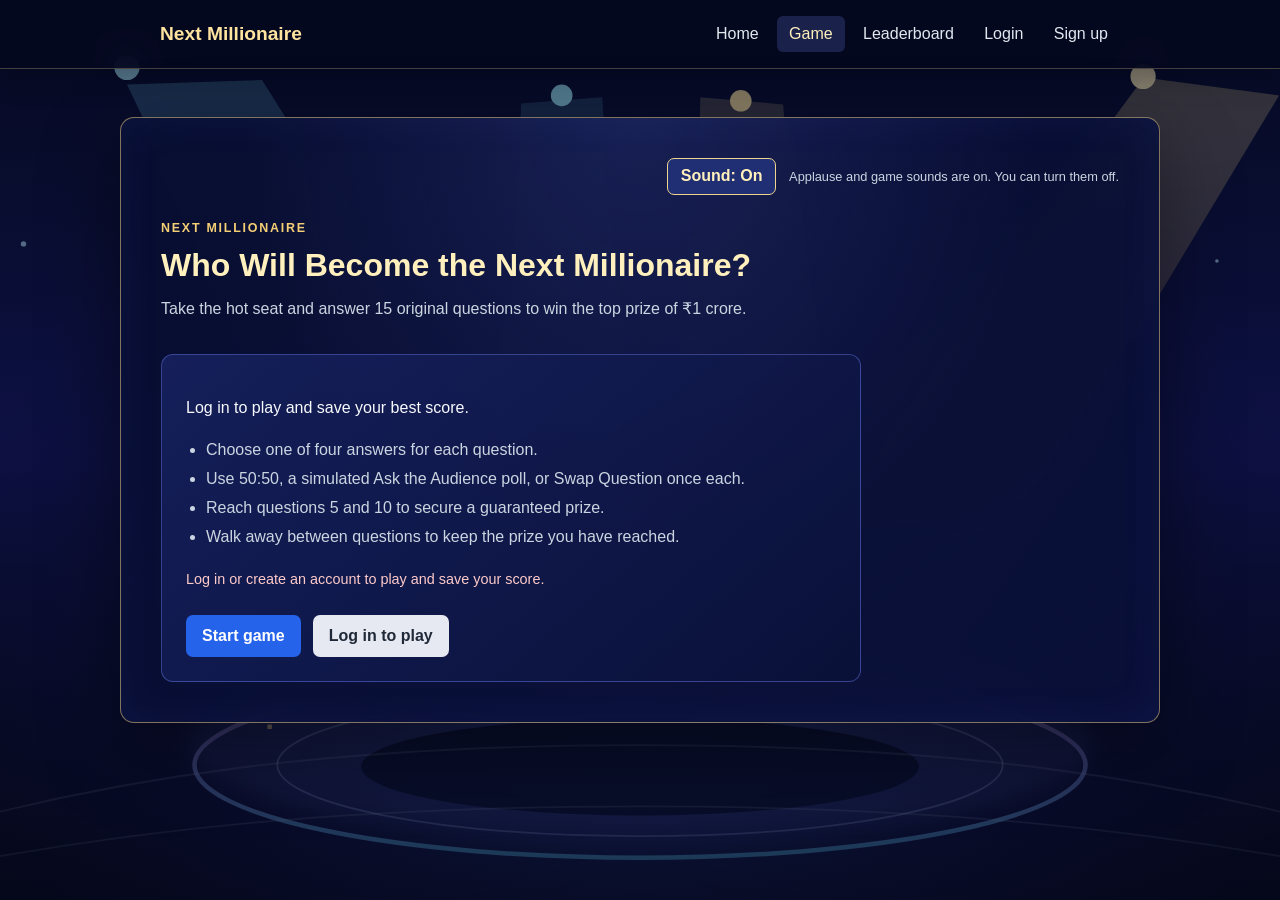
==== html/game.html @ 62dad1a6 "Add Next Millionaire game source Co-authored-by: Copilot <223556219+Copilot@users.noreply.github.com" ====
<!DOCTYPE html>
<html lang="en">
<head>
	<meta charset="UTF-8">
	<meta name="viewport" content="width=device-width, initial-scale=1">
	<title>Who Will Become the Next Millionaire? | Next Millionaire</title>
	<!-- The quiz uses shared components plus game-specific studio colours. -->
	<link rel="stylesheet" href="../css/styles.css">
</head>
<body class="quiz-show-page">
	<!-- Shared navigation is styled for the dark studio background by quiz-show-page. -->
	<header class="site-header">
		<a class="site-name" href="../index.html">Next Millionaire</a>
		<nav aria-label="Main navigation">
			<a href="../index.html">Home</a>
			<a href="game.html" aria-current="page">Game</a>
			<a href="leaderboard.html">Leaderboard</a>
			<a href="login.html" data-auth-link>Login</a>
			<a href="signup.html" data-auth-link>Sign up</a>
			<a href="#" data-logout hidden>Log out</a>
		</nav>
	</header>
	<main class="game-main">
		<section class="card game-card">
			<!-- Web Audio is silent until a user gesture; this button lets players control it. -->
			<div class="sound-control">
				<button id="sound-toggle" type="button" aria-pressed="true">Sound: On</button>
				<span id="sound-status" role="status" aria-live="polite">
					Applause and game sounds are on. You can turn them off.
				</span>
			</div>
			<div class="game-heading">
				<p class="eyebrow">NEXT MILLIONAIRE</p>
				<h1>Who Will Become the Next Millionaire?</h1>
				<p class="intro">
					Take the hot seat and answer 15 original questions to win the top prize of ₹1 crore.
				</p>
			</div>

			<!-- The intro panel is replaced by the quiz panel when Start game is selected. -->
			<div id="game-intro" class="game-intro">
				<p id="welcome-player">Log in to play and save your best score.</p>
				<ul class="game-rules">
					<li>Choose one of four answers for each question.</li>
					<li>Use 50:50, a simulated Ask the Audience poll, or Swap Question once each.</li>
					<li>Reach questions 5 and 10 to secure a guaranteed prize.</li>
					<li>Walk away between questions to keep the prize you have reached.</li>
				</ul>
				<p
					id="player-message"
					class="form-message is-error"
					role="status"
					aria-live="polite"
					hidden
				></p>
				<div class="actions">
					<button id="start-game" type="button">Start game</button>
					<button
						id="login-to-play"
						class="button button-secondary"
						type="button"
						hidden
					>
						Log in to play
					</button>
				</div>
			</div>

			<!-- game.js fills the question, answer choices, lifelines, rank, and prize ladder. -->
			<div id="quiz-panel" class="quiz-layout" hidden>
				<div class="quiz-main">
					<div class="quiz-topline">
						<p id="question-progress" class="quiz-badge">Question 1 of 15</p>
						<p id="current-prize" class="quiz-badge">Top prize: ₹1,000</p>
					</div>
					<p class="player-greeting">
						Contestant: <strong id="player-name"></strong>
					</p>
					<h2 id="question-text" class="question-text"></h2>
					<div id="answer-options" class="answer-options"></div>
					<p
						id="game-message"
						class="game-message"
						role="status"
						aria-live="polite"
					></p>
					<div class="lifeline-area">
						<h3>Use a lifeline</h3>
						<div class="lifeline-buttons">
							<button
								type="button"
								class="lifeline-button"
								data-lifeline="fifty-fifty"
							>
								50:50
							</button>
							<button
								type="button"
								class="lifeline-button"
								data-lifeline="audience"
							>
								Ask the Audience
							</button>
							<button
								type="button"
								class="lifeline-button"
								data-lifeline="swap"
							>
								Swap Question
							</button>
						</div>
						<p
							id="lifeline-message"
							class="lifeline-message"
							role="status"
							aria-live="polite"
						></p>
					</div>
					<button id="quit-game" type="button" class="quit-button">
						Walk away with my prize
					</button>
				</div>
				<aside class="ladder-panel" aria-label="Prize ladder">
					<section class="rank-widget" aria-labelledby="game-ranking-title">
						<h2 id="game-ranking-title">Player rankings</h2>
						<p class="ladder-legend">Other accounts saved in this browser.</p>
						<p id="game-rank-status" class="rank-status" aria-live="polite">
							Finding your rank…
						</p>
						<ol id="game-ranking-list" class="mini-ranking"></ol>
						<a class="ranking-link" href="leaderboard.html">See full rankings</a>
					</section>
					<section class="prize-widget" aria-labelledby="prize-ladder-title">
						<h2 id="prize-ladder-title">Prize ladder</h2>
						<p class="ladder-legend">Gold marks a guaranteed prize.</p>
						<ol id="prize-ladder" class="prize-ladder"></ol>
					</section>
				</aside>
			</div>

			<!-- The result panel appears after a wrong answer, walk-away, or full win. -->
			<div id="game-result" class="game-result" hidden>
				<p class="eyebrow">FINAL RESULT</p>
				<h2 id="result-title"></h2>
				<p id="result-details"></p>
				<p id="final-rank" class="rank-status" aria-live="polite"></p>
				<p
					id="result-save-message"
					class="form-message"
					role="status"
					aria-live="polite"
				></p>
				<div class="actions">
					<button id="restart-game" type="button">Play again</button>
					<a id="leaderboard-link" class="button button-secondary" href="leaderboard.html">View leaderboard</a>
				</div>
			</div>
		</section>
	</main>
	<!-- app.js provides account/score helpers before the question bank and game controller load. -->
	<script src="../js/app.js"></script>
	<!-- Questions are data, sound.js supplies original effects, and game.js runs the quiz. -->
	<script src="../js/questions.js"></script>
	<script src="../js/sound.js"></script>
	<script src="../js/game.js"></script>
</body>
</html>
---- css/styles.css ----
/* ==========================================================================
   Global defaults and shared page foundation
   ========================================================================== */
/* Base page defaults make layouts predictable across browsers and screen sizes. */
* {
	box-sizing: border-box;
}

/* Shared pages use the original studio artwork with a dark overlay for contrast. */
body {
	margin: 0;
	min-height: 100vh;
	background-color: #080b25;
	background-image:
		linear-gradient(180deg, rgb(6 8 32 / 13%), rgb(8 11 37 / 30%)),
		url("../images/site-background.svg");
	background-attachment: fixed;
	background-position: center;
	background-size: cover;
	color: #1f2937;
	font-family: Arial, sans-serif;
}

/* ==========================================================================
   Shared navigation and layout
   ========================================================================== */
/* The same header and navigation appear on every page. */
.site-header {
	display: flex;
	align-items: center;
	justify-content: space-between;
	gap: 1rem;
	padding: 1rem max(1.25rem, calc((100% - 960px) / 2));
	border-bottom: 1px solid rgb(255 220 148 / 30%);
	background: rgb(8 11 37 / 78%);
	box-shadow: 0 8px 30px rgb(0 0 0 / 25%);
	backdrop-filter: blur(14px);
}

.site-name {
	color: #ffe49a;
	font-size: 1.2rem;
	font-weight: 700;
	text-decoration: none;
	white-space: nowrap;
}

nav {
	display: flex;
	flex-wrap: wrap;
	gap: 0.4rem;
}

nav a {
	padding: 0.55rem 0.75rem;
	border-radius: 6px;
	color: #e2e8f0;
	text-decoration: none;
}

nav a:hover,
nav a:focus-visible,
nav a[aria-current="page"] {
	background: rgb(118 135 255 / 20%);
	color: #fff0bd;
}

main {
	width: min(100% - 2rem, 720px);
	margin: 3rem auto;
}

/* ==========================================================================
   Shared cards, buttons, and page content
   ========================================================================== */
/* Shared content panels use a bright glass effect over the darker background. */
.card {
	padding: 2rem;
	border-radius: 14px;
	border: 1px solid rgb(255 223 151 / 56%);
	background:
		linear-gradient(145deg, rgb(255 255 255 / 97%), rgb(245 247 255 / 96%));
	box-shadow:
		0 26px 90px rgb(0 0 0 / 38%),
		0 0 52px rgb(143 132 255 / 16%),
		inset 0 1px rgb(255 255 255 / 95%);
	backdrop-filter: blur(16px);
}

.card h1,
.card h2 {
	color: #172554;
}

h1 {
	margin: 0 0 0.75rem;
	font-size: 2rem;
}

p {
	line-height: 1.6;
}

.actions {
	display: flex;
	flex-wrap: wrap;
	gap: 0.75rem;
	margin-top: 1.5rem;
}

.button,
button {
	display: inline-block;
	padding: 0.75rem 1rem;
	border: 0;
	border-radius: 7px;
	background: #2563eb;
	color: #fff;
	font: inherit;
	font-weight: 700;
	text-align: center;
	text-decoration: none;
	cursor: pointer;
}

.button:hover,
button:not(:disabled):hover {
	background: #1d4ed8;
}

.button-secondary {
	background: #e7e9f2;
	color: #1f2937;
}

.button-secondary:hover {
	background: #d1d5db;
}

/* ==========================================================================
   Account forms and shared feedback
   ========================================================================== */
/* Login and registration use the same centred card and accessible form controls. */
.form-card {
	width: min(100%, 440px);
	margin: 0 auto;
	border-top: 3px solid #e1bd69;
}

.intro {
	margin: 0 0 1.5rem;
	color: #6b7280;
}

label {
	display: block;
	margin: 1rem 0 0.4rem;
	font-size: 0.9rem;
	font-weight: 600;
}

input {
	width: 100%;
	padding: 0.75rem;
	border: 1px solid #d1d5db;
	border-radius: 7px;
	font: inherit;
}

input:focus {
	outline: 2px solid #93c5fd;
	border-color: #2563eb;
}

form button {
	width: 100%;
	margin-top: 1.5rem;
}

button:disabled {
	background: #9ca3af;
	cursor: not-allowed;
}

[hidden] {
	display: none !important;
}

.form-message {
	min-height: 1.5em;
	margin: 0.75rem 0 0;
	font-size: 0.9rem;
}

.form-message.is-error {
	color: #b91c1c;
}

.form-message.is-success {
	color: #15803d;
}

/* ==========================================================================
   Leaderboards and player rankings
   ========================================================================== */
/* Ranked rows separate position, display name, and saved prize for quick scanning. */
.leaderboard-list {
	display: grid;
	gap: 0.45rem;
	padding: 0;
	list-style: none;
}

.leaderboard-list li {
	display: grid;
	grid-template-columns: 3.5rem minmax(0, 1fr) auto;
	align-items: center;
	gap: 0.75rem;
	padding: 0.85rem 1rem;
	border: 1px solid #e5e7eb;
	border-radius: 9px;
	background: #f9fafb;
	font-variant-numeric: tabular-nums;
}

.leaderboard-list li.is-current-player {
	border-color: #d6aa4a;
	background: #fffbeb;
	box-shadow: inset 4px 0 #d6aa4a;
}

.leaderboard-rank {
	color: #6b7280;
	font-weight: 800;
}

.leaderboard-player {
	min-width: 0;
	overflow-wrap: anywhere;
	font-weight: 700;
}

.leaderboard-score {
	color: #1d4ed8;
	font-weight: 800;
	white-space: nowrap;
}

.rank-widget {
	padding-bottom: 1rem;
	border-bottom: 1px solid rgb(233 204 128 / 26%);
}

.rank-status {
	margin: 0.6rem 0;
	color: #ffe49a;
	font-size: 0.88rem;
	font-weight: 800;
	line-height: 1.5;
}

.mini-ranking {
	display: grid;
	gap: 0.35rem;
	margin: 0.6rem 0;
	padding: 0;
	list-style: none;
}

.mini-ranking li {
	display: grid;
	grid-template-columns: 2rem minmax(0, 1fr) auto;
	align-items: center;
	gap: 0.3rem;
	padding: 0.4rem 0.45rem;
	border: 1px solid transparent;
	border-radius: 6px;
	color: #dbeafe;
	font-size: 0.75rem;
}

.mini-ranking li.is-current-player {
	border-color: rgb(255 228 154 / 72%);
	background: rgb(233 204 128 / 17%);
	color: #fff0bd;
	font-weight: 800;
}

.mini-ranking-position {
	color: #ffe49a;
	font-weight: 800;
}

.mini-ranking-name {
	overflow: hidden;
	text-overflow: ellipsis;
	white-space: nowrap;
}

.mini-ranking-score {
	font-variant-numeric: tabular-nums;
	white-space: nowrap;
}

.ranking-link {
	display: inline-block;
	margin-top: 0.3rem;
	color: #2563eb;
	font-size: 0.82rem;
	text-decoration: underline;
	text-underline-offset: 3px;
}

.ranking-link:hover {
	color: #1d4ed8;
}

.player-count {
	margin: 0.5rem 0;
	font-weight: 700;
}

.form-links {
	margin-bottom: 0;
	text-align: center;
}

.form-links a {
	color: #2563eb;
	text-decoration: none;
}

.form-links a:hover {
	text-decoration: underline;
}

/* ==========================================================================
   Signed-in home page and player dashboard
   ========================================================================== */
/* Signed-in landing page: hero actions, trophy, and local player statistics. */
.lobby-page main {
	width: min(100% - 2rem, 1120px);
	margin: clamp(1.5rem, 5vw, 4rem) auto;
}

.lobby-hero {
	position: relative;
	display: grid;
	min-height: 390px;
	grid-template-columns: minmax(0, 1.05fr) minmax(280px, 0.95fr);
	align-items: center;
	overflow: hidden;
	padding: clamp(1.5rem, 5vw, 3.5rem);
	border: 1px solid rgb(255 222 151 / 58%);
	border-radius: 22px;
	background:
		radial-gradient(ellipse at 79% 41%, rgb(116 101 255 / 32%), transparent 38%),
		linear-gradient(115deg, rgb(7 12 43 / 98%), rgb(18 26 83 / 95%) 59%, rgb(33 27 94 / 94%));
	box-shadow: 0 28px 90px rgb(0 0 0 / 42%), inset 0 1px rgb(255 255 255 / 12%);
	color: #f8fafc;
}

.lobby-hero::before,
.lobby-hero::after {
	position: absolute;
	z-index: 0;
	border: 1px solid rgb(191 202 255 / 14%);
	border-radius: 50%;
	content: "";
	pointer-events: none;
}

.lobby-hero::before {
	top: -310px;
	right: -80px;
	width: 760px;
	height: 760px;
}

.lobby-hero::after {
	top: -255px;
	right: -25px;
	width: 650px;
	height: 650px;
}

.lobby-copy,
.lobby-art {
	position: relative;
	z-index: 1;
}

.lobby-copy {
	max-width: 610px;
}

.lobby-eyebrow {
	display: flex;
	align-items: center;
	gap: 0.55rem;
	margin: 0 0 1rem;
	color: #ffdf91;
	font-size: 0.75rem;
	font-weight: 800;
	letter-spacing: 0.16em;
}

.status-light {
	width: 0.55rem;
	height: 0.55rem;
	border-radius: 50%;
	background: #70f0ba;
	box-shadow: 0 0 14px rgb(112 240 186 / 80%);
}

.lobby-hero h1 {
	max-width: 590px;
	margin: 0;
	color: #fff;
	font-size: clamp(2.2rem, 5.4vw, 4.35rem);
	letter-spacing: -0.045em;
	line-height: 1.02;
	text-shadow: 0 4px 26px rgb(118 135 255 / 42%);
}

.lobby-description {
	max-width: 500px;
	margin: 1.15rem 0 0;
	color: #d6def8;
	font-size: 1.08rem;
	line-height: 1.7;
}

.lobby-actions {
	margin-top: 1.65rem;
}

.lobby-play-button {
	display: inline-flex;
	align-items: center;
	gap: 0.65rem;
	padding: 0.9rem 1.2rem;
	border: 1px solid #ffe8a8;
	background: linear-gradient(135deg, #f6d474, #dc9c35);
	box-shadow: 0 8px 24px rgb(222 166 65 / 24%);
	color: #241a41;
}

.lobby-play-button:hover,
.lobby-play-button:focus-visible {
	background: linear-gradient(135deg, #ffe9a0, #e9b74d);
	color: #241a41;
	transform: translateY(-1px);
}

.lobby-board-button {
	border: 1px solid rgb(218 226 255 / 32%);
	background: rgb(255 255 255 / 9%);
	color: #f8fafc;
}

.lobby-board-button:hover,
.lobby-board-button:focus-visible {
	background: rgb(255 255 255 / 17%);
	color: #fff;
}

.lobby-note {
	margin: 1.1rem 0 0;
	color: #b7c4e9;
	font-size: 0.82rem;
}

.lobby-note span {
	padding: 0 0.35rem;
	color: #f5ce71;
}

.lobby-art {
	display: grid;
	min-height: 330px;
	place-items: center;
}

.lobby-art::before {
	position: absolute;
	width: min(90%, 360px);
	aspect-ratio: 1;
	border: 1px solid rgb(249 217 133 / 33%);
	border-radius: 50%;
	box-shadow: 0 0 35px rgb(127 124 255 / 25%), inset 0 0 42px rgb(127 124 255 / 16%);
	content: "";
}

.lobby-art img {
	position: relative;
	width: min(100%, 440px);
	filter: drop-shadow(0 24px 30px rgb(0 0 0 / 32%));
	animation: trophy-float 5s ease-in-out infinite;
}

.trophy-caption {
	position: absolute;
	right: 0;
	bottom: 5%;
	display: grid;
	gap: 0.2rem;
	padding: 0.65rem 0.9rem;
	border: 1px solid rgb(255 230 163 / 42%);
	border-radius: 10px;
	background: rgb(8 13 44 / 72%);
	box-shadow: 0 8px 25px rgb(0 0 0 / 24%);
	text-align: right;
	backdrop-filter: blur(8px);
}

.trophy-caption span {
	color: #ffdf91;
	font-size: 0.65rem;
	font-weight: 800;
	letter-spacing: 0.12em;
}

.trophy-caption strong {
	color: #fff;
	font-size: 1rem;
}

.player-dashboard {
	margin-top: 1.25rem;
	padding: clamp(1.2rem, 3.5vw, 2rem);
	border: 1px solid rgb(255 255 255 / 16%);
	border-radius: 18px;
	background: linear-gradient(145deg, rgb(10 15 48 / 94%), rgb(17 23 67 / 91%));
	box-shadow: 0 18px 55px rgb(0 0 0 / 28%);
	color: #f8fafc;
}

.dashboard-heading {
	display: flex;
	align-items: flex-end;
	justify-content: space-between;
	gap: 1rem;
	margin-bottom: 1rem;
}

.dashboard-heading .lobby-eyebrow {
	margin-bottom: 0.35rem;
}

.dashboard-heading h2 {
	margin: 0;
	color: #fff;
	font-size: clamp(1.25rem, 3vw, 1.7rem);
}

.local-ranking-note {
	color: #aeb9dd;
	font-size: 0.78rem;
	text-align: right;
}

.player-stats {
	display: grid;
	grid-template-columns: repeat(3, minmax(0, 1fr));
	gap: 0.8rem;
}

.player-stat {
	display: flex;
	min-height: 86px;
	align-items: center;
	gap: 0.8rem;
	padding: 1rem;
	border: 1px solid rgb(198 206 255 / 17%);
	border-radius: 12px;
	background: linear-gradient(130deg, rgb(255 255 255 / 8%), rgb(255 255 255 / 3%));
}

.stat-icon {
	display: grid;
	width: 2.65rem;
	height: 2.65rem;
	flex: 0 0 2.65rem;
	place-items: center;
	border: 1px solid rgb(255 221 145 / 43%);
	border-radius: 11px;
	background: rgb(255 221 145 / 12%);
	color: #ffe19a;
	font-size: 1.25rem;
	font-weight: 800;
}

.rank-icon {
	border-color: rgb(173 157 255 / 48%);
	background: rgb(173 157 255 / 14%);
	color: #c9bcff;
}

.players-icon {
	border-color: rgb(98 209 255 / 40%);
	background: rgb(98 209 255 / 11%);
	color: #9ce4ff;
}

.player-stat div {
	display: grid;
	min-width: 0;
	gap: 0.25rem;
}

.stat-label {
	color: #b7c4e9;
	font-size: 0.78rem;
}

.player-stat strong {
	overflow: hidden;
	color: #fff;
	font-size: clamp(1rem, 2vw, 1.35rem);
	text-overflow: ellipsis;
	white-space: nowrap;
}

.dashboard-message {
	min-height: 1.5rem;
	margin: 0.9rem 0 0;
	color: #ffdf91;
	font-size: 0.9rem;
}

.lobby-page .form-message.is-error {
	color: #fecaca;
}

@keyframes trophy-float {
	0%, 100% {
		transform: translateY(0);
	}
	50% {
		transform: translateY(-9px);
	}
}

/* ==========================================================================
   Quiz layout, controls, and prize ladder
   ========================================================================== */
/* Quiz layout: answer grid, lifelines, rank panel, and prize ladder. */
.game-main {
	width: min(100% - 2rem, 1040px);
}

.game-card {
	padding: clamp(1.25rem, 4vw, 2.5rem);
}

.game-heading {
	max-width: 700px;
	margin-bottom: 2rem;
}

.game-heading h1 {
	color: #172554;
}

.eyebrow {
	margin: 0 0 0.5rem;
	color: #b7791f;
	font-size: 0.78rem;
	font-weight: 800;
	letter-spacing: 0.14em;
}

.game-intro {
	max-width: 700px;
	padding: 1.5rem;
	border: 1px solid #dbeafe;
	border-radius: 12px;
	background: linear-gradient(135deg, #f8fbff, #eff6ff);
}

.game-rules {
	padding-left: 1.25rem;
	color: #4b5563;
	line-height: 1.8;
}

.quiz-layout {
	display: grid;
	grid-template-columns: minmax(0, 1fr) 245px;
	align-items: start;
	gap: 1.5rem;
}

.quiz-main {
	min-width: 0;
}

.quiz-topline {
	display: flex;
	flex-wrap: wrap;
	justify-content: space-between;
	gap: 0.5rem;
}

.quiz-badge {
	margin: 0;
	padding: 0.45rem 0.7rem;
	border-radius: 999px;
	background: #eff6ff;
	color: #1e3a8a;
	font-size: 0.88rem;
	font-weight: 700;
}

.player-greeting {
	margin: 1rem 0 0.4rem;
	color: #6b7280;
	font-size: 0.9rem;
}

.question-text {
	min-height: 3.2em;
	margin: 0 0 1rem;
	color: #172554;
	font-size: clamp(1.25rem, 3vw, 1.65rem);
	line-height: 1.35;
}

.answer-options {
	display: grid;
	grid-template-columns: repeat(2, minmax(0, 1fr));
	gap: 0.7rem;
}

.answer-option {
	display: flex;
	min-height: 58px;
	align-items: center;
	gap: 0.75rem;
	padding: 0.7rem;
	border: 1px solid #cbd5e1;
	background: #fff;
	color: #1f2937;
	text-align: left;
}

.answer-option:not(:disabled):hover {
	border-color: #2563eb;
	background: #eff6ff;
}

.answer-letter {
	display: grid;
	width: 2rem;
	height: 2rem;
	flex: 0 0 2rem;
	place-items: center;
	border-radius: 50%;
	background: #eff6ff;
	color: #1d4ed8;
}

.answer-text {
	line-height: 1.35;
}

.answer-option.is-correct {
	border-color: #15803d;
	background: #f0fdf4;
	color: #166534;
}

.answer-option.is-incorrect {
	border-color: #b91c1c;
	background: #fef2f2;
	color: #991b1b;
}

.answer-option:disabled {
	cursor: default;
}

.game-message {
	min-height: 1.5rem;
	margin: 0.75rem 0 0;
	font-weight: 700;
}

.lifeline-area {
	margin-top: 1.5rem;
	padding-top: 1rem;
	border-top: 1px solid #e5e7eb;
}

.lifeline-area h3 {
	margin: 0 0 0.75rem;
	font-size: 1rem;
}

.lifeline-buttons {
	display: flex;
	flex-wrap: wrap;
	gap: 0.5rem;
}

.lifeline-button {
	padding: 0.6rem 0.75rem;
	background: #312e81;
	font-size: 0.88rem;
}

.lifeline-button:not(:disabled):hover {
	background: #4338ca;
}

.lifeline-button:disabled {
	background: #9ca3af;
	cursor: not-allowed;
}

.lifeline-message {
	min-height: 1.5rem;
	margin: 0.65rem 0 0;
	color: #4338ca;
	font-size: 0.9rem;
}

.quit-button {
	margin-top: 1rem;
	background: #e5e7eb;
	color: #374151;
}

.quit-button:not(:disabled):hover {
	background: #d1d5db;
}

.ladder-panel {
	padding: 1rem;
	border: 1px solid #e5e7eb;
	border-radius: 12px;
	background: #f8fafc;
}

.ladder-panel h2 {
	margin: 0;
	color: #172554;
	font-size: 1.15rem;
}

.ladder-legend {
	margin: 0.4rem 0 0.75rem;
	color: #6b7280;
	font-size: 0.78rem;
}

.prize-ladder {
	display: flex;
	flex-direction: column;
	gap: 0.2rem;
	margin: 0;
	padding: 0;
	list-style: none;
}

.prize-ladder li {
	padding: 0.27rem 0.5rem;
	border-radius: 5px;
	color: #4b5563;
	font-size: 0.85rem;
	font-variant-numeric: tabular-nums;
	text-align: right;
}

.prize-ladder li.is-milestone {
	color: #92400e;
	font-weight: 700;
}

.prize-ladder li.is-current {
	background: #1d4ed8;
	color: #fff;
	font-weight: 800;
}

.game-result {
	max-width: 680px;
	padding: clamp(1.25rem, 4vw, 2rem);
	border: 1px solid #dbeafe;
	border-radius: 12px;
	background: #f8fbff;
}

.game-result h2 {
	margin: 0 0 0.75rem;
	color: #172554;
	font-size: clamp(1.5rem, 4vw, 2rem);
}

.game-result .form-message.is-error,
.game-intro .form-message.is-error {
	color: #b91c1c;
}

/* ==========================================================================
   Quiz-show theme overrides
   ========================================================================== */
/* The quiz overrides the shared background with its own illustrated studio scene. */
.quiz-show-page {
	background-color: #070b23;
	background-image:
		linear-gradient(180deg, rgb(5 8 27 / 50%), rgb(5 8 27 / 28%) 48%, rgb(5 8 27 / 72%)),
		url("../images/quiz-show-studio.svg");
	background-attachment: fixed;
	background-position: center;
	background-size: cover;
	color: #f8fafc;
}

.quiz-show-page .site-header {
	border-bottom: 1px solid rgb(255 222 151 / 26%);
	background: rgb(5 8 31 / 88%);
	box-shadow: 0 8px 30px rgb(0 0 0 / 24%);
	backdrop-filter: blur(14px);
}

.quiz-show-page .site-name {
	color: #ffe4a0;
}

.quiz-show-page nav a {
	color: #e2e8f0;
}

.quiz-show-page nav a:hover,
.quiz-show-page nav a:focus-visible,
.quiz-show-page nav a[aria-current="page"] {
	background: rgb(118 135 255 / 20%);
	color: #fff0bd;
}

.quiz-show-page .game-card {
	overflow: hidden;
	border: 1px solid rgb(233 204 128 / 54%);
	background:
		radial-gradient(ellipse at 50% 0, rgb(72 86 185 / 25%), transparent 54%),
		linear-gradient(145deg, rgb(8 14 49 / 96%), rgb(10 16 57 / 92%));
	box-shadow: 0 28px 80px rgb(0 0 0 / 44%), inset 0 0 44px rgb(84 116 255 / 7%);
	color: #f8fafc;
}

.quiz-show-page .game-heading h1,
.quiz-show-page .game-result h2,
.quiz-show-page .ladder-panel h2,
.quiz-show-page .rank-widget h2 {
	color: #fff0bd;
}

.quiz-show-page .game-heading .intro,
.quiz-show-page .game-rules,
.quiz-show-page .player-greeting,
.quiz-show-page .ladder-legend {
	color: #cbd5e1;
}

.quiz-show-page .game-intro,
.quiz-show-page .game-result {
	border-color: rgb(118 135 255 / 40%);
	background: linear-gradient(140deg, rgb(23 34 96 / 88%), rgb(10 17 57 / 93%));
	color: #f8fafc;
}

.sound-control {
	display: flex;
	align-items: center;
	justify-content: flex-end;
	gap: 0.8rem;
	margin-bottom: 1.5rem;
}

.sound-control button {
	min-width: 105px;
	padding: 0.55rem 0.8rem;
	border: 1px solid #eed48d;
	background: #202e73;
	color: #fff0bd;
}

.sound-control button:hover {
	background: #334492;
}

.sound-control span {
	color: #cbd5e1;
	font-size: 0.8rem;
}

.sound-control span.is-error {
	color: #fecaca;
}

.quiz-show-page .eyebrow {
	color: #f4cf75;
}

.quiz-show-page .quiz-badge {
	border: 1px solid rgb(183 196 255 / 32%);
	background: rgb(80 91 173 / 35%);
	color: #f7e6aa;
}

.quiz-show-page .question-text {
	color: #fff;
	text-shadow: 0 2px 18px rgb(100 149 255 / 28%);
}

.quiz-show-page .answer-option {
	border: 1px solid rgb(193 202 255 / 42%);
	background: linear-gradient(110deg, rgb(22 36 102 / 96%), rgb(13 23 73 / 96%));
	color: #fff;
}

.quiz-show-page .answer-option:not(:disabled):hover {
	border-color: #ffe49a;
	background: linear-gradient(110deg, rgb(46 66 151 / 98%), rgb(23 38 108 / 98%));
}

.quiz-show-page .answer-letter {
	background: rgb(233 204 128 / 16%);
	color: #ffe49a;
}

.quiz-show-page .answer-option.is-correct {
	border-color: #86efac;
	background: linear-gradient(110deg, #166534, #14532d);
	color: #fff;
}

.quiz-show-page .answer-option.is-incorrect {
	border-color: #fca5a5;
	background: linear-gradient(110deg, #991b1b, #7f1d1d);
	color: #fff;
}

.quiz-show-page .lifeline-area {
	border-color: rgb(193 202 255 / 24%);
}

.quiz-show-page .lifeline-area h3 {
	color: #fff0bd;
}

.quiz-show-page .lifeline-button {
	border: 1px solid rgb(193 202 255 / 42%);
	background: #25347f;
}

.quiz-show-page .lifeline-button:not(:disabled):hover {
	background: #394da9;
}

.quiz-show-page .lifeline-message {
	color: #d9c5ff;
}

.quiz-show-page .quit-button {
	background: rgb(226 232 240 / 13%);
	color: #e2e8f0;
}

.quiz-show-page .quit-button:not(:disabled):hover {
	background: rgb(226 232 240 / 23%);
}

.quiz-show-page .ladder-panel {
	border-color: rgb(233 204 128 / 34%);
	background: rgb(6 11 39 / 76%);
}

.quiz-show-page .prize-ladder li {
	color: #cbd5e1;
}

.quiz-show-page .prize-ladder li.is-milestone {
	color: #ffe49a;
}

.quiz-show-page .prize-ladder li.is-current {
	background: linear-gradient(90deg, #b9852d, #edcf77);
	color: #1b1640;
	box-shadow: 0 0 16px rgb(237 207 119 / 24%);
}

.quiz-show-page .game-message,
.quiz-show-page .form-message {
	color: #dbeafe;
}

.quiz-show-page .form-message.is-error {
	color: #fecaca;
}

@media (max-width: 640px) {
	/* On phones, stack the navigation and quiz columns and prevent fixed backgrounds. */
	body {
		background-attachment: scroll;
	}

	.site-header {
		align-items: flex-start;
		flex-direction: column;
		padding: 1rem;
	}

	.prize-widget {
		padding-top: 1rem;
	}

	main {
		margin: 1.5rem auto;
	}

	.card {
		padding: 1.5rem;
	}

	.lobby-page main {
		width: min(100% - 1.25rem, 1120px);
		margin: 1rem auto;
	}

	.lobby-hero {
		grid-template-columns: 1fr;
		padding: 1.4rem;
	}

	.lobby-art {
		min-height: 230px;
		margin-top: 0.5rem;
	}

	.lobby-art img {
		width: min(82%, 300px);
	}

	.trophy-caption {
		right: 0;
		bottom: 0;
	}

	.dashboard-heading {
		align-items: flex-start;
		flex-direction: column;
		gap: 0.3rem;
	}

	.local-ranking-note {
		text-align: left;
	}

	.player-stats {
		grid-template-columns: 1fr;
	}

	.quiz-layout {
		grid-template-columns: 1fr;
	}

	.answer-options {
		grid-template-columns: 1fr;
	}

	.prize-ladder {
		display: grid;
		grid-template-columns: repeat(2, minmax(0, 1fr));
	}

	.prize-ladder li {
		text-align: left;
	}

	.quiz-show-page .ladder-panel {
		display: grid;
		grid-template-columns: 1fr;
		align-items: start;
		gap: 0;
	}

	.rank-widget {
		padding-right: 0;
		padding-bottom: 1rem;
		border-right: 0;
		border-bottom: 1px solid rgb(233 204 128 / 26%);
	}

	.sound-control {
		align-items: flex-end;
		flex-direction: column;
		gap: 0.4rem;
	}
}

@media (prefers-reduced-motion: reduce) {
	/* Respect the operating system setting for players who prefer less animation. */
	*,
	*::before,
	*::after {
		scroll-behavior: auto !important;
		animation-duration: 0.01ms !important;
		animation-iteration-count: 1 !important;
		transition-duration: 0.01ms !important;
	}
	.lobby-art img {
		animation: none;
	}
}
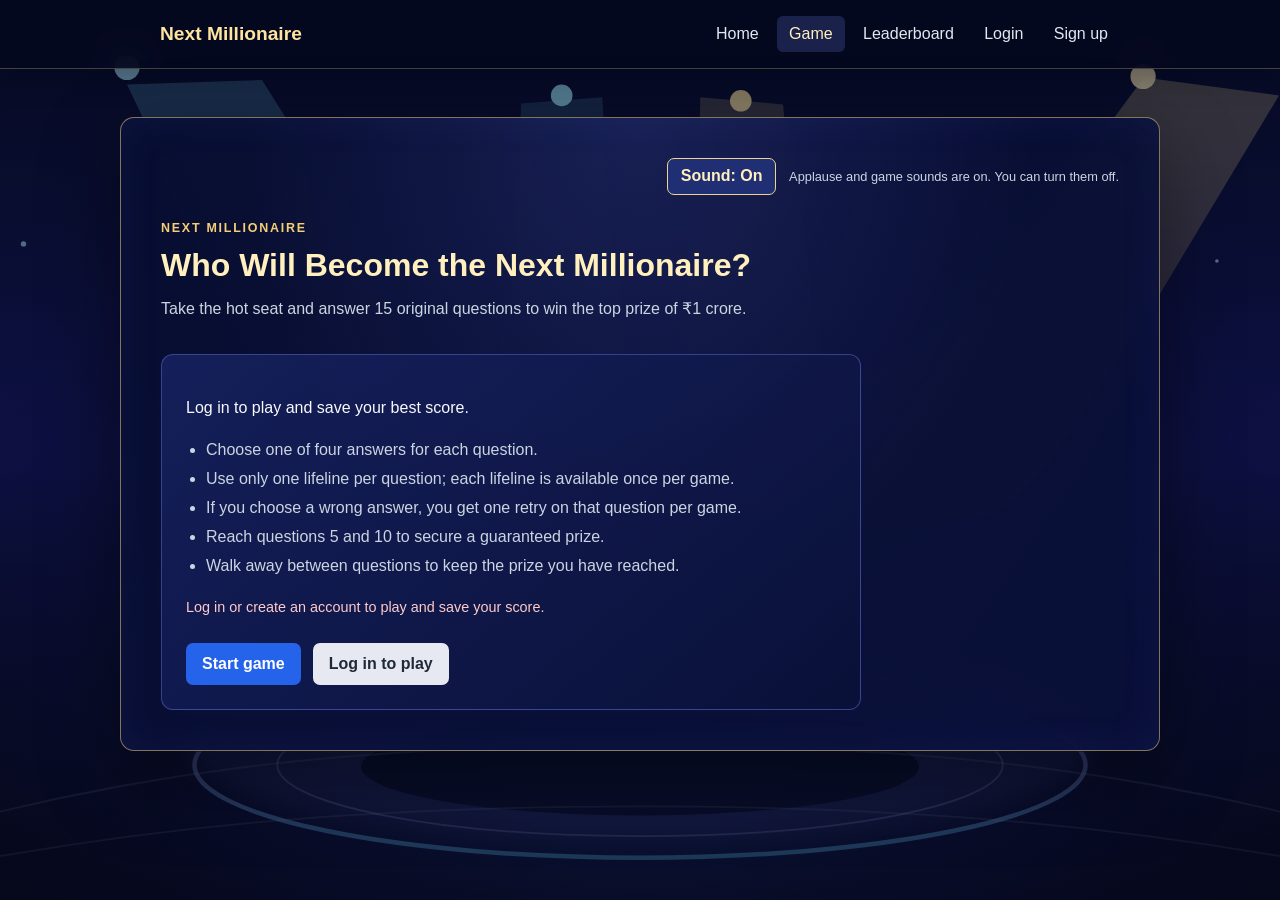
==== commit 88c1d167: "Organize project code and documentation Document the project layout, local setup, question format, g" ====
--- a/html/game.html
+++ b/html/game.html
@@ -1,5 +1,6 @@
 <!DOCTYPE html>
 <html lang="en">
+
 <head>
 	<meta charset="UTF-8">
 	<meta name="viewport" content="width=device-width, initial-scale=1">
@@ -7,6 +8,7 @@
 	<!-- The quiz uses shared components plus game-specific studio colours. -->
 	<link rel="stylesheet" href="../css/styles.css">
 </head>
+
 <body class="quiz-show-page">
 	<!-- Shared navigation is styled for the dark studio background by quiz-show-page. -->
 	<header class="site-header">
@@ -42,25 +44,15 @@
 				<p id="welcome-player">Log in to play and save your best score.</p>
 				<ul class="game-rules">
 					<li>Choose one of four answers for each question.</li>
-					<li>Use 50:50, a simulated Ask the Audience poll, or Swap Question once each.</li>
+					<li>Use only one lifeline per question; each lifeline is available once per game.</li>
+					<li>If you choose a wrong answer, you get one retry on that question per game.</li>
 					<li>Reach questions 5 and 10 to secure a guaranteed prize.</li>
 					<li>Walk away between questions to keep the prize you have reached.</li>
 				</ul>
-				<p
-					id="player-message"
-					class="form-message is-error"
-					role="status"
-					aria-live="polite"
-					hidden
-				></p>
+				<p id="player-message" class="form-message is-error" role="status" aria-live="polite" hidden></p>
 				<div class="actions">
 					<button id="start-game" type="button">Start game</button>
-					<button
-						id="login-to-play"
-						class="button button-secondary"
-						type="button"
-						hidden
-					>
+					<button id="login-to-play" class="button button-secondary" type="button" hidden>
 						Log in to play
 					</button>
 				</div>
@@ -78,43 +70,30 @@
 					</p>
 					<h2 id="question-text" class="question-text"></h2>
 					<div id="answer-options" class="answer-options"></div>
-					<p
-						id="game-message"
-						class="game-message"
-						role="status"
-						aria-live="polite"
-					></p>
+					<p id="game-message" class="game-message" role="status" aria-live="polite"></p>
 					<div class="lifeline-area">
 						<h3>Use a lifeline</h3>
 						<div class="lifeline-buttons">
-							<button
-								type="button"
-								class="lifeline-button"
-								data-lifeline="fifty-fifty"
-							>
-								50:50
-							</button>
-							<button
-								type="button"
-								class="lifeline-button"
-								data-lifeline="audience"
-							>
-								Ask the Audience
-							</button>
-							<button
-								type="button"
-								class="lifeline-button"
-								data-lifeline="swap"
-							>
-								Swap Question
-							</button>
+							<div class="lifeline-option">
+								<button type="button" class="lifeline-button" data-lifeline="fifty-fifty">
+									50:50
+								</button>
+								<p>Removes two wrong answers, leaving the correct choice and one other.</p>
+							</div>
+							<div class="lifeline-option">
+								<button type="button" class="lifeline-button" data-lifeline="audience">
+									Ask the Audience
+								</button>
+								<p>Shows a simulated audience poll to help you choose an answer.</p>
+							</div>
+							<div class="lifeline-option">
+								<button type="button" class="lifeline-button" data-lifeline="swap">
+									Swap Question
+								</button>
+								<p>Replaces this question with another one at the same prize level.</p>
+							</div>
 						</div>
-						<p
-							id="lifeline-message"
-							class="lifeline-message"
-							role="status"
-							aria-live="polite"
-						></p>
+						<p id="lifeline-message" class="lifeline-message" role="status" aria-live="polite"></p>
 					</div>
 					<button id="quit-game" type="button" class="quit-button">
 						Walk away with my prize
@@ -144,15 +123,11 @@
 				<h2 id="result-title"></h2>
 				<p id="result-details"></p>
 				<p id="final-rank" class="rank-status" aria-live="polite"></p>
-				<p
-					id="result-save-message"
-					class="form-message"
-					role="status"
-					aria-live="polite"
-				></p>
+				<p id="result-save-message" class="form-message" role="status" aria-live="polite"></p>
 				<div class="actions">
 					<button id="restart-game" type="button">Play again</button>
-					<a id="leaderboard-link" class="button button-secondary" href="leaderboard.html">View leaderboard</a>
+					<a id="leaderboard-link" class="button button-secondary" href="leaderboard.html">View
+						leaderboard</a>
 				</div>
 			</div>
 		</section>
@@ -164,4 +139,5 @@
 	<script src="../js/sound.js"></script>
 	<script src="../js/game.js"></script>
 </body>
-</html>
+
+</html>
--- a/css/styles.css
+++ b/css/styles.css
@@ -634,9 +634,12 @@
 }
 
 @keyframes trophy-float {
-	0%, 100% {
+
+	0%,
+	100% {
 		transform: translateY(0);
 	}
+
 	50% {
 		transform: translateY(-9px);
 	}
@@ -799,15 +802,27 @@
 }
 
 .lifeline-buttons {
-	display: flex;
-	flex-wrap: wrap;
+	display: grid;
+	grid-template-columns: repeat(3, minmax(0, 1fr));
 	gap: 0.5rem;
 }
 
+.lifeline-option {
+	min-width: 0;
+}
+
 .lifeline-button {
+	width: 100%;
 	padding: 0.6rem 0.75rem;
 	background: #312e81;
 	font-size: 0.88rem;
+}
+
+.lifeline-option p {
+	margin: 0.45rem 0 0;
+	color: #6b7280;
+	font-size: 0.78rem;
+	line-height: 1.45;
 }
 
 .lifeline-button:not(:disabled):hover {
@@ -1056,6 +1071,10 @@
 	background: #25347f;
 }
 
+.quiz-show-page .lifeline-option p {
+	color: #cbd5e1;
+}
+
 .quiz-show-page .lifeline-button:not(:disabled):hover {
 	background: #394da9;
 }
@@ -1102,6 +1121,7 @@
 }
 
 @media (max-width: 640px) {
+
 	/* On phones, stack the navigation and quiz columns and prevent fixed backgrounds. */
 	body {
 		background-attachment: scroll;
@@ -1164,6 +1184,10 @@
 	}
 
 	.quiz-layout {
+		grid-template-columns: 1fr;
+	}
+
+	.lifeline-buttons {
 		grid-template-columns: 1fr;
 	}
 
@@ -1202,6 +1226,7 @@
 }
 
 @media (prefers-reduced-motion: reduce) {
+
 	/* Respect the operating system setting for players who prefer less animation. */
 	*,
 	*::before,
@@ -1211,6 +1236,7 @@
 		animation-iteration-count: 1 !important;
 		transition-duration: 0.01ms !important;
 	}
+
 	.lobby-art img {
 		animation: none;
 	}
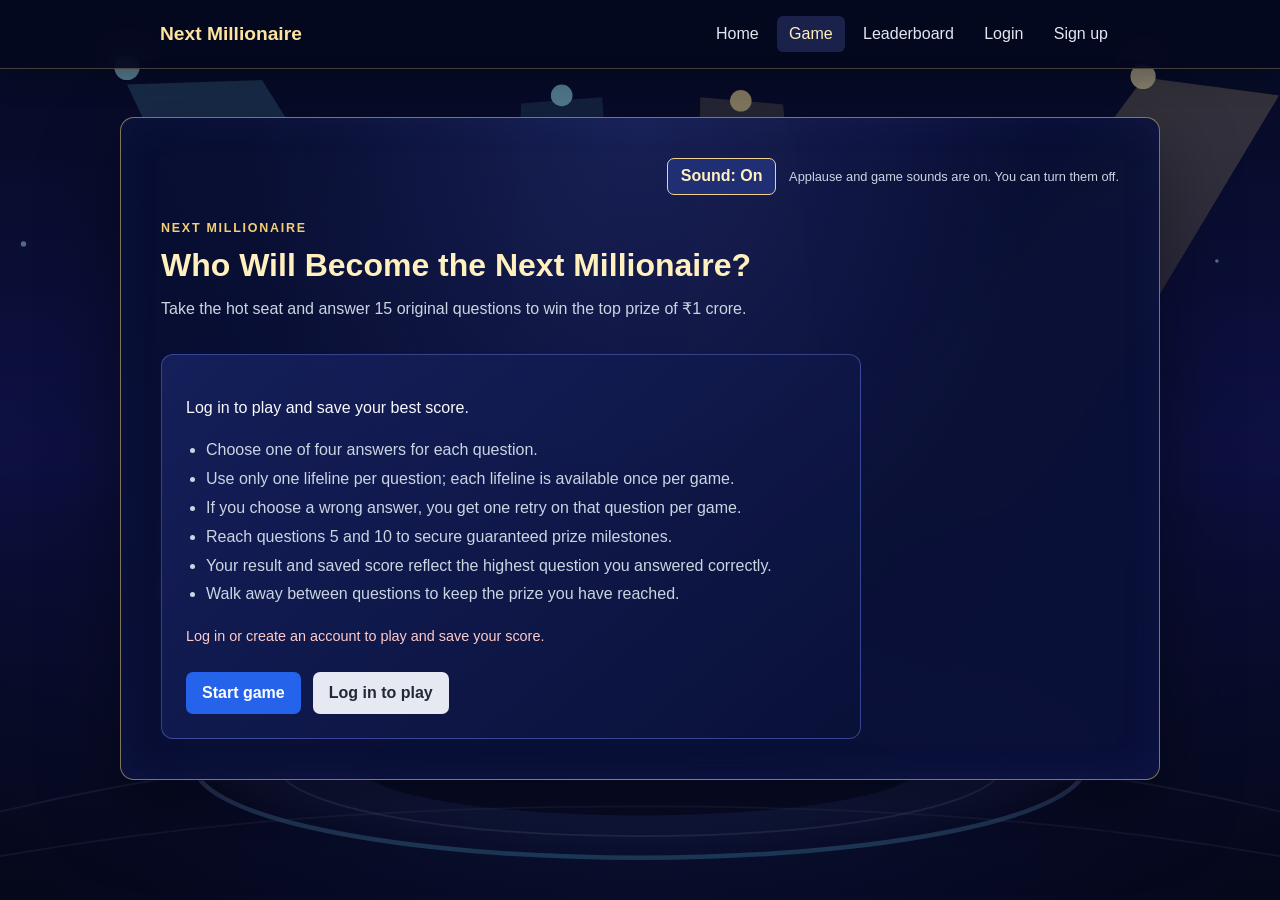
==== commit 5ca2258d: "Add timed answers and improve code comments Start a 20-second countdown when answer choices appear, " ====
--- a/html/game.html
+++ b/html/game.html
@@ -46,7 +46,8 @@
 					<li>Choose one of four answers for each question.</li>
 					<li>Use only one lifeline per question; each lifeline is available once per game.</li>
 					<li>If you choose a wrong answer, you get one retry on that question per game.</li>
-					<li>Reach questions 5 and 10 to secure a guaranteed prize.</li>
+					<li>Reach questions 5 and 10 to secure guaranteed prize milestones.</li>
+					<li>Your result and saved score reflect the highest question you answered correctly.</li>
 					<li>Walk away between questions to keep the prize you have reached.</li>
 				</ul>
 				<p id="player-message" class="form-message is-error" role="status" aria-live="polite" hidden></p>
@@ -69,6 +70,7 @@
 						Contestant: <strong id="player-name"></strong>
 					</p>
 					<h2 id="question-text" class="question-text"></h2>
+					<p id="answer-timer" class="answer-timer" role="timer" aria-live="off" hidden>Time left: 20s</p>
 					<div id="answer-options" class="answer-options"></div>
 					<p id="game-message" class="game-message" role="status" aria-live="polite"></p>
 					<div class="lifeline-area">
--- a/css/styles.css
+++ b/css/styles.css
@@ -784,6 +784,15 @@
 	cursor: default;
 }
 
+/* Highlight the active answer countdown so players can see the time limit. */
+.answer-timer {
+	margin: 0 0 0.75rem;
+	color: #b91c1c;
+	font-size: 0.9rem;
+	font-weight: 700;
+	letter-spacing: 0.02em;
+}
+
 .game-message {
 	min-height: 1.5rem;
 	margin: 0.75rem 0 0;
